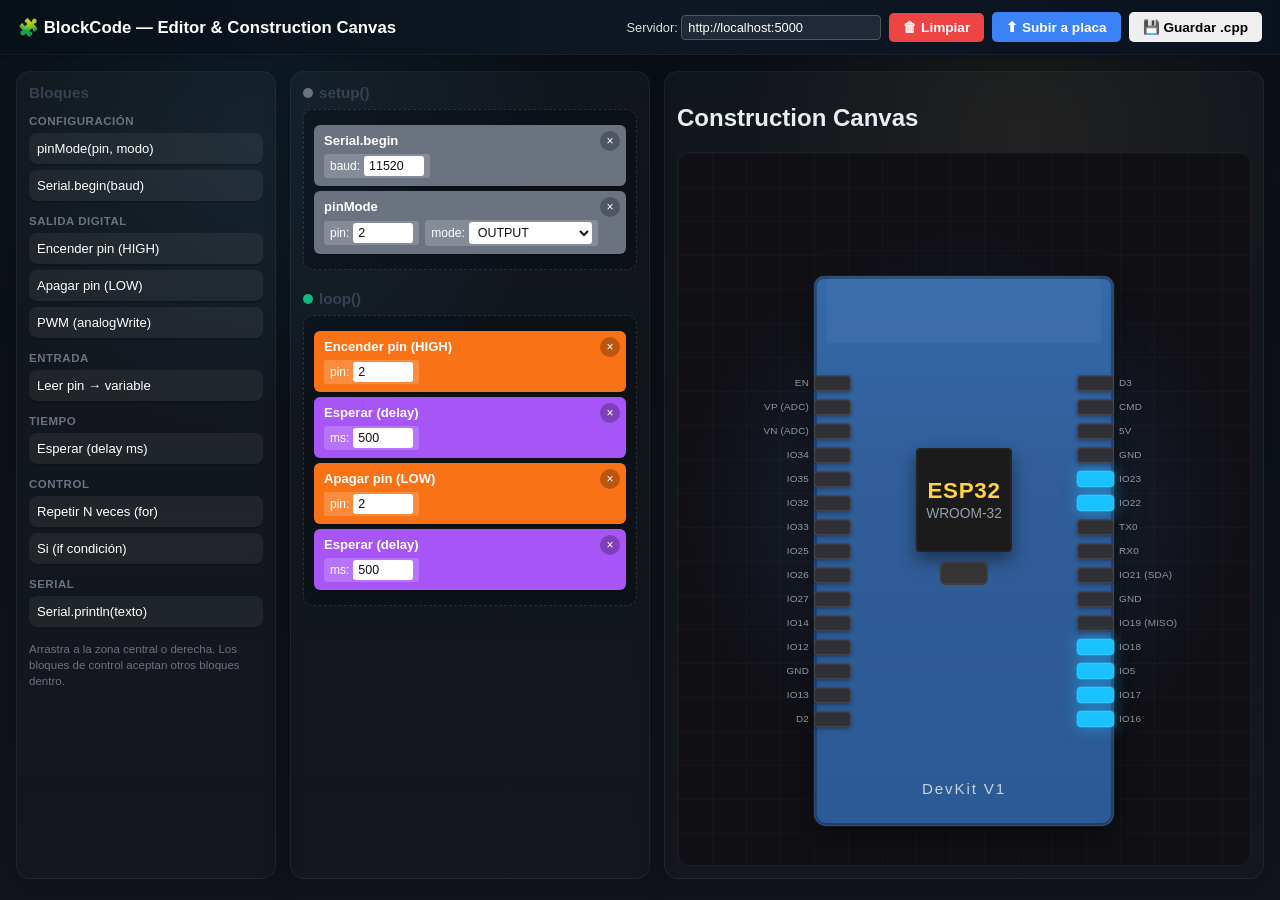
==== blockcode/frontend/merged.html @ 1f5f821d "Se importa el diseño de frontend de figma y se combina con el diseño de UI funcional" ====
<!DOCTYPE html>
<html lang="es">
<head>
  <meta charset="UTF-8" />
  <meta name="viewport" content="width=device-width, initial-scale=1.0" />
  <title>BlockCode — Merged Editor + Canvas</title>
  <link rel="stylesheet" href="style.css" />
  <link rel="stylesheet" href="merged-style.css" />
</head>
<body>
  <header>
    <h1>🧩 BlockCode — Editor & Construction Canvas</h1>
    <div class="actions">
      <label class="server-input">
        Servidor:
        <input id="server-url" type="text" value="http://localhost:5000" />
      </label>
      <button id="btn-clear" title="Borrar todos los bloques">🗑 Limpiar</button>
      <button id="btn-upload" title="Compilar y subir al ESP32">⬆ Subir a placa</button>
      <button id="btn-save" title="Guardar .cpp">💾 Guardar .cpp</button>
    </div>
  </header>

  <div id="file-warning" class="file-warning" hidden>
    Esta página se está abriendo con <strong>file://</strong>. Para evitar avisos de seguridad y permitir todas las funciones, ábrela desde <strong>http://localhost</strong> usando un servidor local.
  </div>

  <main class="merged-main">
    <section id="palette">
      <h2>Bloques</h2>

      <div class="category">
        <h3>Configuración</h3>
        <div class="palette-block cat-setup" draggable="true" data-block="pinMode">pinMode(pin, modo)</div>
        <div class="palette-block cat-setup" draggable="true" data-block="serialBegin">Serial.begin(baud)</div>
      </div>

      <div class="category">
        <h3>Salida digital</h3>
        <div class="palette-block cat-output" draggable="true" data-block="digitalHigh">Encender pin (HIGH)</div>
        <div class="palette-block cat-output" draggable="true" data-block="digitalLow">Apagar pin (LOW)</div>
        <div class="palette-block cat-output" draggable="true" data-block="analogWrite">PWM (analogWrite)</div>
      </div>

      <div class="category">
        <h3>Entrada</h3>
        <div class="palette-block cat-input" draggable="true" data-block="digitalRead">Leer pin → variable</div>
      </div>

      <div class="category">
        <h3>Tiempo</h3>
        <div class="palette-block cat-time" draggable="true" data-block="delay">Esperar (delay ms)</div>
      </div>

      <div class="category">
        <h3>Control</h3>
        <div class="palette-block cat-control" draggable="true" data-block="for">Repetir N veces (for)</div>
        <div class="palette-block cat-control" draggable="true" data-block="if">Si (if condición)</div>
      </div>

      <div class="category">
        <h3>Serial</h3>
        <div class="palette-block cat-serial" draggable="true" data-block="serialPrint">Serial.println(texto)</div>
      </div>

      <p class="hint">Arrastra a la zona central o derecha. Los bloques de control aceptan otros bloques dentro.</p>
    </section>

    <section id="workspace">
      <div class="workspace-section">
        <h2><span class="dot dot-setup"></span> setup()</h2>
        <div class="drop-zone" id="setup-zone" data-zone="setup"></div>
      </div>
      <div class="workspace-section">
        <h2><span class="dot dot-loop"></span> loop()</h2>
        <div class="drop-zone" id="loop-zone" data-zone="loop"></div>
      </div>
    </section>

    <!-- CENTER: CONSTRUCTION CANVAS -->
    <section id="canvas-area">
      <h2>Construction Canvas</h2>
      <div id="canvas">
        <div id="device-visual" aria-hidden="false">
          <div class="canvas-stage">
            <div class="pin-rail pin-rail-left" id="pin-list-left"></div>

            <div class="esp-board">
              <div class="esp-board-top"></div>
              <div class="esp-board-body">
                <div class="esp-chip">
                  <span class="esp-chip-title">ESP32</span>
                  <span class="esp-chip-subtitle">WROOM-32</span>
                </div>
                <div class="esp-chip-foot"></div>
                <div class="esp-board-label">DevKit V1</div>
              </div>
            </div>

            <div class="pin-rail pin-rail-right" id="pin-list-right"></div>
          </div>
        </div>
        <div id="components-layer"></div>
      </div>
    </section>
  </main>

  <!-- Hidden preview elements kept for compatibility with app.js -->
  <pre id="code-output" style="display:none"></pre>
  <pre id="server-output" style="display:none">—</pre>

  <script src="app.js"></script>
  <script src="merged.js"></script>
</body>
</html>
---- blockcode/frontend/style.css ----
* { box-sizing: border-box; }
html, body { margin: 0; height: 100%; }
body {
  font-family: 'Segoe UI', Tahoma, sans-serif;
  background: #eef1f5;
  color: #222;
  display: flex;
  flex-direction: column;
  height: 100vh;
}

/* HEADER */
header {
  background: linear-gradient(90deg, #1f2937, #374151);
  color: white;
  padding: 10px 18px;
  display: flex;
  justify-content: space-between;
  align-items: center;
  box-shadow: 0 2px 4px rgba(0,0,0,.15);
}
header h1 { margin: 0; font-size: 1.05rem; font-weight: 600; }
.actions { display: flex; gap: 8px; align-items: center; }
.server-input { font-size: .8rem; color: #ddd; }
.server-input input {
  padding: 4px 6px; border-radius: 4px; border: 1px solid #555;
  background: #1f2937; color: white; width: 200px; font-size: .8rem;
}
.actions button {
  padding: 7px 14px; border: none; border-radius: 5px;
  cursor: pointer; font-weight: 600; font-size: .85rem;
  transition: transform .1s, filter .15s;
}
.actions button:hover { filter: brightness(1.1); }
.actions button:active { transform: translateY(1px); }
#btn-clear   { background: #ef4444; color: white; }
#btn-generate{ background: #10b981; color: white; }
#btn-upload  { background: #3b82f6; color: white; }

/* LAYOUT */
main {
  display: grid;
  grid-template-columns: 260px 1fr 420px;
  gap: 10px;
  padding: 10px;
  flex: 1;
  min-height: 0;
}
#palette, #workspace, #preview {
  background: white;
  border-radius: 8px;
  padding: 12px;
  overflow-y: auto;
  box-shadow: 0 1px 3px rgba(0,0,0,.08);
}

/* PALETTE */
#palette h2, #workspace h2, #preview h2 {
  margin: 0 0 8px 0; font-size: .95rem; color: #374151;
}
.category h3 {
  font-size: .72rem; color: #6b7280; margin: 14px 0 6px;
  text-transform: uppercase; letter-spacing: .5px;
}
.palette-block {
  display: block;
  padding: 8px 10px;
  margin: 4px 0;
  border-radius: 6px;
  color: white;
  font-size: .82rem;
  cursor: grab;
  user-select: none;
  box-shadow: 0 2px 0 rgba(0,0,0,.18);
  font-weight: 500;
}
.palette-block:active { cursor: grabbing; }

/* Category colors (Scratch-like) */
.cat-setup   { background: #6b7280; }
.cat-output  { background: #f97316; }
.cat-input   { background: #14b8a6; }
.cat-time    { background: #a855f7; }
.cat-control { background: #f59e0b; }
.cat-serial  { background: #3b82f6; }

.hint { font-size: .72rem; color: #6b7280; margin-top: 14px; line-height: 1.4; }

/* WORKSPACE */
.workspace-section { margin-bottom: 14px; }
.workspace-section h2 { display: flex; align-items: center; gap: 6px; }
.dot { width: 10px; height: 10px; border-radius: 50%; display: inline-block; }
.dot-setup { background: #6b7280; }
.dot-loop  { background: #10b981; }

.drop-zone {
  min-height: 90px;
  border: 2px dashed #cbd5e1;
  border-radius: 6px;
  padding: 8px;
  background: #f8fafc;
  transition: background .15s, border-color .15s;
}
.drop-zone.drag-over { background: #dbeafe; border-color: #3b82f6; }

/* WORKSPACE BLOCKS */
.workspace-block {
  position: relative;
  padding: 8px 10px;
  margin: 5px 0;
  border-radius: 6px;
  color: white;
  cursor: grab;
  box-shadow: 0 2px 0 rgba(0,0,0,.18);
  font-size: .82rem;
}
.workspace-block:active { cursor: grabbing; }
.workspace-block .block-label { font-weight: 600; padding-right: 22px; display: block; }
.workspace-block .block-params {
  display: flex; flex-wrap: wrap; gap: 6px; margin-top: 6px; align-items: center;
}
.workspace-block label {
  font-size: .75rem; display: inline-flex; align-items: center; gap: 4px;
  background: rgba(255,255,255,.18); padding: 2px 6px; border-radius: 3px;
}
.workspace-block input, .workspace-block select {
  padding: 3px 5px; border-radius: 3px; border: none;
  font-size: .78rem; background: white; color: #111;
}
.workspace-block input[type=number] { width: 60px; }
.workspace-block input[type=text]   { width: 130px; }
.workspace-block .remove-btn {
  position: absolute; top: 6px; right: 6px;
  background: rgba(0,0,0,.25); color: white; border: none; border-radius: 50%;
  width: 20px; height: 20px; line-height: 18px; cursor: pointer;
  font-size: .75rem; padding: 0;
}
.workspace-block .remove-btn:hover { background: rgba(0,0,0,.5); }
.workspace-block .inner-zone {
  margin-top: 8px; padding: 8px;
  background: rgba(255,255,255,.22); border-radius: 4px;
  min-height: 44px; border: 2px dashed rgba(255,255,255,.4);
}
.workspace-block .inner-zone.drag-over { background: rgba(255,255,255,.4); }

/* Apply category colors to workspace blocks too */
.workspace-block[data-block="pinMode"],
.workspace-block[data-block="serialBegin"]   { background: #6b7280; }
.workspace-block[data-block="digitalHigh"],
.workspace-block[data-block="digitalLow"],
.workspace-block[data-block="analogWrite"]   { background: #f97316; }
.workspace-block[data-block="digitalRead"]   { background: #14b8a6; }
.workspace-block[data-block="delay"]         { background: #a855f7; }
.workspace-block[data-block="for"],
.workspace-block[data-block="if"]            { background: #f59e0b; }
.workspace-block[data-block="serialPrint"]   { background: #3b82f6; }

/* PREVIEW */
#code-output, #server-output {
  background: #0f172a; color: #e2e8f0; padding: 12px; border-radius: 6px;
  font-family: 'Consolas', 'Monaco', monospace; font-size: .78rem;
  white-space: pre-wrap; word-break: break-word;
  max-height: 45vh; overflow-y: auto; margin: 0 0 10px;
}
#server-output { max-height: 30vh; }
---- blockcode/frontend/merged-style.css ----
/* merged-style.css — layout and retro canvas styling for merged editor */
:root{
  --bg:#0c1118;
  --panel:#111827;
  --panel-2:#0f1726;
  --muted:#9aa6b2;
  --text:#e8eef6;
  --accent:#3ab7ff;
  --amber:#e2aa57;
  --chip:#1b1b1b;
  --board:#295ca1;
  --board-edge:#2f4f7a;
  --board-scale: 1;
  --pin-rail-width: 140px;
  --pin-rail-offset: 74px;
  --pin-rail-gap: 12px;
  --pin-row-gap: 8px;
  --pin-row-min-height: 22px;
  --pin-label-width: 92px;
  --pin-button-width: 54px;
  --pin-button-height: 23px;
  --pin-button-radius: 5px;
  --pin-font-size: 0.84rem;
}

html, body{height:100%;}
body{
  background:
    radial-gradient(circle at 20% 15%, rgba(58,183,255,.08), transparent 24%),
    radial-gradient(circle at 80% 15%, rgba(226,170,87,.07), transparent 22%),
    linear-gradient(180deg,#0a0f15 0%, #11151b 100%);
  color:var(--text);
}

header{
  display:flex;align-items:center;justify-content:space-between;
  padding:12px 18px;
  background:linear-gradient(90deg,#081019,#0d1824 50%, #08131f);
  border-bottom:1px solid rgba(255,255,255,0.05)
}

.actions{display:flex;gap:8px;align-items:center;flex-wrap:wrap}

#file-warning{
  margin:12px 16px 0;
  padding:10px 12px;
  border-radius:10px;
  border:1px solid rgba(255,200,90,0.25);
  background:rgba(226,170,87,0.12);
  color:#f6e7c6;
}

.merged-main{
  display:grid;
  /* palette | workspace | canvas */
  grid-template-columns: 260px 360px 1fr;
  gap:14px;
  padding:16px;
  min-height:0;
  flex:1;
}

#palette,
#workspace,
#canvas-area{
  background:linear-gradient(180deg, rgba(255,255,255,0.03), rgba(255,255,255,0.015));
  border:1px solid rgba(255,255,255,0.05);
  box-shadow:0 8px 26px rgba(0,0,0,0.22);
  border-radius:14px;
}

#palette,
#workspace{
  padding:12px;
  overflow:auto;
  min-height:0;
  min-width:0; /* allow column to shrink below content width */
}

#workspace{display:flex;flex-direction:column;gap:10px}

#palette,
#workspace,
#canvas-area{
  height: calc(100vh - 92px);
  min-width:0;
}

.workspace-section{margin-bottom:10px}
.workspace-section:last-child{margin-bottom:0}

.drop-zone{
  min-height:140px;
  border:1px dashed rgba(255,255,255,0.12);
  padding:10px;
  border-radius:10px;
  background:rgba(8,12,20,0.45);
}

#canvas-area{
  padding:12px;
  overflow:hidden;
  min-height:0;
  display:flex;
  flex-direction:column;
}

#canvas{
  position:relative;
  flex:1;
  min-height:0;
  overflow:auto;
  border-radius:12px;
  border:1px solid rgba(255,255,255,0.06);
  background:
    linear-gradient(rgba(255,255,255,0.02) 1px, transparent 1px),
    linear-gradient(90deg, rgba(255,255,255,0.02) 1px, transparent 1px),
    radial-gradient(circle at center, rgba(53,100,160,0.28), rgba(0,0,0,0) 60%),
    #101015;
  background-size:34px 34px, 34px 34px, auto, auto;
  padding:18px;
}

.canvas-hint{
  position:sticky;
  top:0;
  z-index:2;
  margin:0 0 14px;
  padding:8px 10px;
  width:max-content;
  max-width:100%;
  border-radius:999px;
  background:rgba(0,0,0,0.4);
  color:var(--muted);
  backdrop-filter:blur(6px);
}

#device-visual{
  min-height:760px;
  width:100%;
  display:flex;
  align-items:center;
  justify-content:center;
}

.canvas-stage{
  position:relative;
  width:100%;
  max-width:1100px;
  /* JS sets --board-height so pin-rail top:50% centers on the board */
  height: var(--board-height, 760px);
  margin:0 auto;
}

.pin-rail{
  position:absolute;
  /* center vertically on the stage (JS sets --board-height so stage = max(board,pins)) */
  top:50%;
  transform:translateY(-50%);
  display:flex;
  flex-direction:column;
  gap:var(--pin-rail-gap);
  /* no fixed height — let content define it so flex overflow doesn't shift the center */
  width:var(--pin-rail-width);
  padding:6px 8px;
  box-sizing:border-box;
  z-index:5;
}

/* --board-half-px is the board's measured half-width in px, set by JS */
.pin-rail-left{left:calc(50% - var(--board-half-px, 260px) - var(--pin-rail-offset)); align-items:flex-end;}
.pin-rail-right{right:calc(50% - var(--board-half-px, 260px) - var(--pin-rail-offset)); align-items:flex-start;}

.pin-row{
  display:flex;
  align-items:center;
  gap:var(--pin-row-gap);
  min-height:var(--pin-row-min-height);
  color:rgba(230,236,244,0.64);
  font-size:var(--pin-font-size);
  letter-spacing:0.02em;
}

/* layout tweaks per side — both use flex-start so buttons sit against the board edge */
.pin-row.pin-row-left{justify-content:flex-start;}
.pin-row.pin-row-right{justify-content:flex-start;}

.pin-label{width:var(--pin-label-width); text-align:right; opacity:0.95}
.pin-rail-right .pin-label{order:2; text-align:left; width:var(--pin-label-width); opacity:0.95}

.pin-button{
  width:var(--pin-button-width);
  height:var(--pin-button-height);
  border-radius:var(--pin-button-radius);
  border:1px solid rgba(255,255,255,0.10);
  background:#303036;
  color:var(--text);
  display:inline-flex;
  align-items:center;
  justify-content:center;
  font-size:var(--pin-font-size);
  cursor:pointer;
  box-shadow:inset 0 1px 1px rgba(255,255,255,0.05), 0 2px 4px rgba(0,0,0,0.35);
}
.pin-button.active{background:#19c2ff; box-shadow:0 0 0 1px rgba(25,194,255,0.35), 0 0 16px rgba(25,194,255,0.55)}

.esp-board{
  position:absolute;
  left:50%;
  top:var(--board-top, 0px);
  transform:translateX(-50%);
  /* Fixed CSS percentage — no --board-scale here to avoid circular dependency with JS */
  width:56%;
  min-height:490px;
  max-width:520px;
  aspect-ratio: 12 / 22; /* keeps board proportions */
  border-radius:10px 10px 12px 12px;
  background:linear-gradient(180deg, #3569aa 0%, #315d98 40%, #2b5a95 100%);
  border:1px solid var(--board-edge);
  box-shadow:
    0 0 0 2px rgba(20,30,45,0.42) inset,
    0 10px 30px rgba(0,0,0,0.38),
    0 0 0 1px rgba(255,255,255,0.05);
  overflow:visible;
}

.esp-board-top{
  position:absolute;
  left:4%;
  right:4%;
  top:0;
  height:12%;
  border-radius:8px 8px 0 0;
  background:rgba(255,255,255,0.04);
}

.esp-board-body{
  position:absolute;
  top:14%;
  left:0;
  right:0;
  bottom:0;
}

.esp-chip{
  position:absolute;
  left:50%;
  top:20%;
  transform:translateX(-50%);
  width:28%;
  height:22%;
  min-width:96px;
  min-height:64px;
  border-radius:4px;
  background:var(--chip);
  box-shadow:0 0 0 2px rgba(255,255,255,0.04) inset, 0 8px 18px rgba(0,0,0,0.45);
  display:flex;
  flex-direction:column;
  align-items:center;
  justify-content:center;
}

.esp-chip-title{
  color:#ffd342;
  font-size:1.4rem;
  font-weight:700;
  letter-spacing:0.03em;
}

.esp-chip-subtitle{
  color:#95a0ab;
  font-size:0.86rem;
  margin-top:2px;
}

.esp-chip-foot{
  position:absolute;
  left:50%;
  top:44%;
  transform:translateX(-50%);
  width:14%;
  height:5%;
  min-width:48px;
  min-height:20px;
  border-radius:6px;
  background:#353535;
  box-shadow:0 0 0 2px rgba(255,255,255,0.04) inset;
}

.esp-board-label{
  position:absolute;
  left:50%;
  bottom:6%;
  transform:translateX(-50%);
  color:#c9d3de;
  font-size:0.95rem;
  letter-spacing:0.12em;
}

#components-layer{position:relative}

/* Hide preview elements (kept for scripts) */
#code-output,
#server-output{display:none}

/* Keep palette buttons readable on the darker theme */
.palette-block{background:rgba(255,255,255,0.06);padding:8px;border-radius:8px;margin:6px 0;cursor:grab}
.palette-block:active{cursor:grabbing}

@media (max-width: 900px){
  .merged-main{grid-template-columns:1fr;}
  #device-visual{min-width:640px;}
}
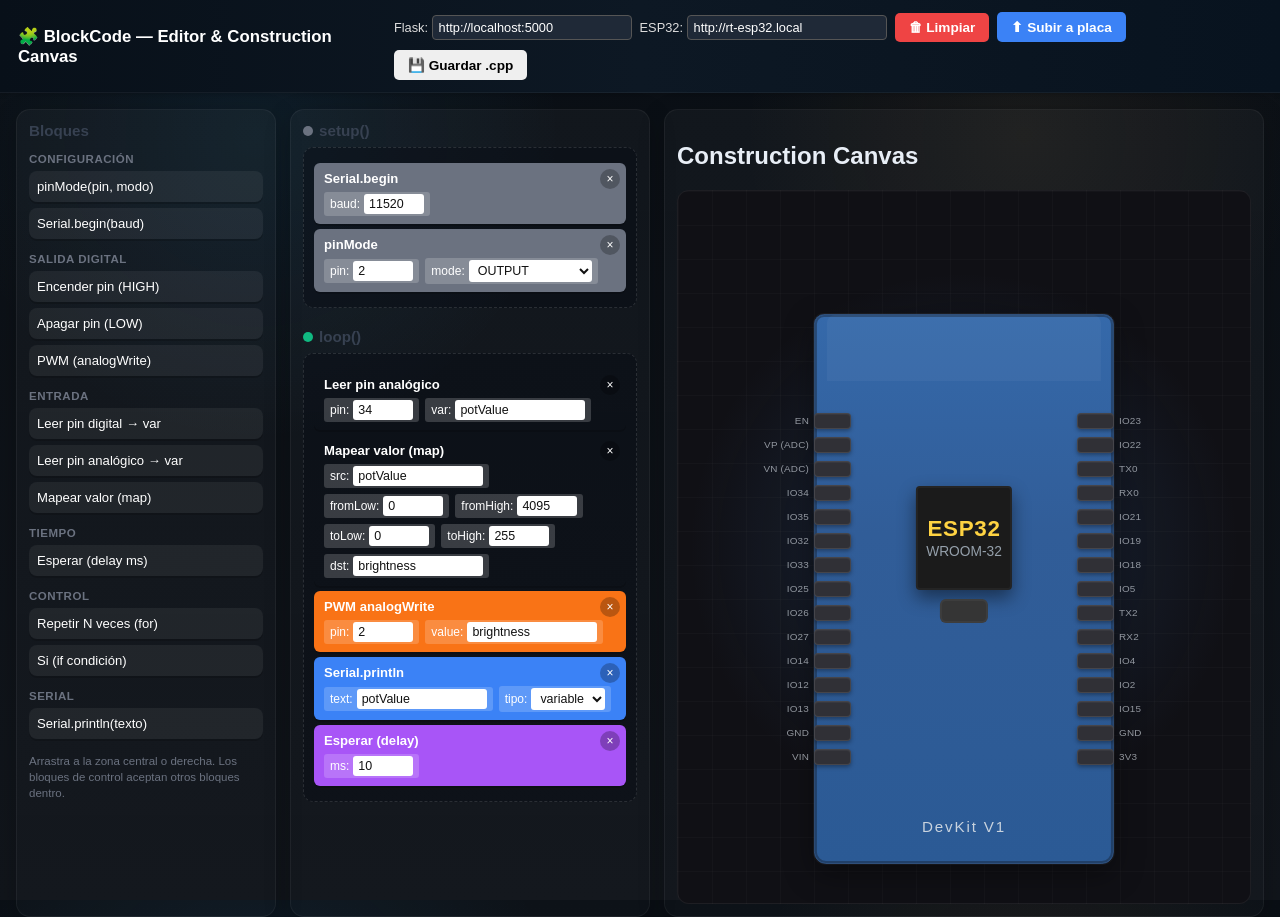
==== commit 97e899a9: "Completa Interprete ESP32, envio de datos Json y codigo del frontend" ====
--- a/blockcode/frontend/merged.html
+++ b/blockcode/frontend/merged.html
@@ -12,12 +12,16 @@
     <h1>🧩 BlockCode — Editor & Construction Canvas</h1>
     <div class="actions">
       <label class="server-input">
-        Servidor:
+        Flask:
         <input id="server-url" type="text" value="http://localhost:5000" />
       </label>
-      <button id="btn-clear" title="Borrar todos los bloques">🗑 Limpiar</button>
-      <button id="btn-upload" title="Compilar y subir al ESP32">⬆ Subir a placa</button>
-      <button id="btn-save" title="Guardar .cpp">💾 Guardar .cpp</button>
+      <label class="server-input">
+        ESP32:
+        <input id="esp32-url" type="text" value="http://rt-esp32.local" />
+      </label>
+      <button id="btn-clear"  title="Borrar todos los bloques">🗑 Limpiar</button>
+      <button id="btn-upload" title="Enviar programa al ESP32 vía WiFi">⬆ Subir a placa</button>
+      <button id="btn-save"   title="Compilar y descargar .cpp">💾 Guardar .cpp</button>
     </div>
   </header>
 
@@ -44,7 +48,9 @@
 
       <div class="category">
         <h3>Entrada</h3>
-        <div class="palette-block cat-input" draggable="true" data-block="digitalRead">Leer pin → variable</div>
+        <div class="palette-block cat-input" draggable="true" data-block="digitalRead">Leer pin digital → var</div>
+        <div class="palette-block cat-input" draggable="true" data-block="analogRead">Leer pin analógico → var</div>
+        <div class="palette-block cat-input" draggable="true" data-block="mapValue">Mapear valor (map)</div>
       </div>
 
       <div class="category">
@@ -105,9 +111,11 @@
     </section>
   </main>
 
-  <!-- Hidden preview elements kept for compatibility with app.js -->
+  <!-- Status bar: shows feedback from ESP32 and Flask calls -->
+  <pre id="server-output" style="margin:0;padding:8px 16px;background:#1e1e1e;color:#d4d4d4;font-size:0.78rem;min-height:2.4em;white-space:pre-wrap;border-top:1px solid #333">—</pre>
+
+  <!-- Hidden code preview kept for compatibility with app.js -->
   <pre id="code-output" style="display:none"></pre>
-  <pre id="server-output" style="display:none">—</pre>
 
   <script src="app.js"></script>
   <script src="merged.js"></script>
--- a/blockcode/frontend/merged-style.css
+++ b/blockcode/frontend/merged-style.css
@@ -24,6 +24,7 @@
 }
 
 html, body{height:100%;}
+html{overflow:hidden;} /* prevent a page-level scrollbar; each panel scrolls itself */
 body{
   background:
     radial-gradient(circle at 20% 15%, rgba(58,183,255,.08), transparent 24%),
@@ -307,6 +308,38 @@
 .palette-block{background:rgba(255,255,255,0.06);padding:8px;border-radius:8px;margin:6px 0;cursor:grab}
 .palette-block:active{cursor:grabbing}
 
+/* ── Scrollbars ─────────────────────────────────────────────────────────── */
+/* Use * so every scrollable container is covered (body, panels, canvas, etc.) */
+
+/* Firefox */
+* {
+  scrollbar-width: thin;
+  scrollbar-color: rgba(58,183,255,0.35) transparent;
+}
+
+/* Webkit (Chrome, Edge, Safari) */
+*::-webkit-scrollbar {
+  width: 5px;
+  height: 5px;
+}
+
+*::-webkit-scrollbar-track {
+  background: transparent;
+}
+
+*::-webkit-scrollbar-thumb {
+  background: rgba(58,183,255,0.35);
+  border-radius: 999px;
+}
+
+*::-webkit-scrollbar-thumb:hover {
+  background: rgba(58,183,255,0.6);
+}
+
+*::-webkit-scrollbar-corner {
+  background: transparent;
+}
+
 @media (max-width: 900px){
   .merged-main{grid-template-columns:1fr;}
   #device-visual{min-width:640px;}
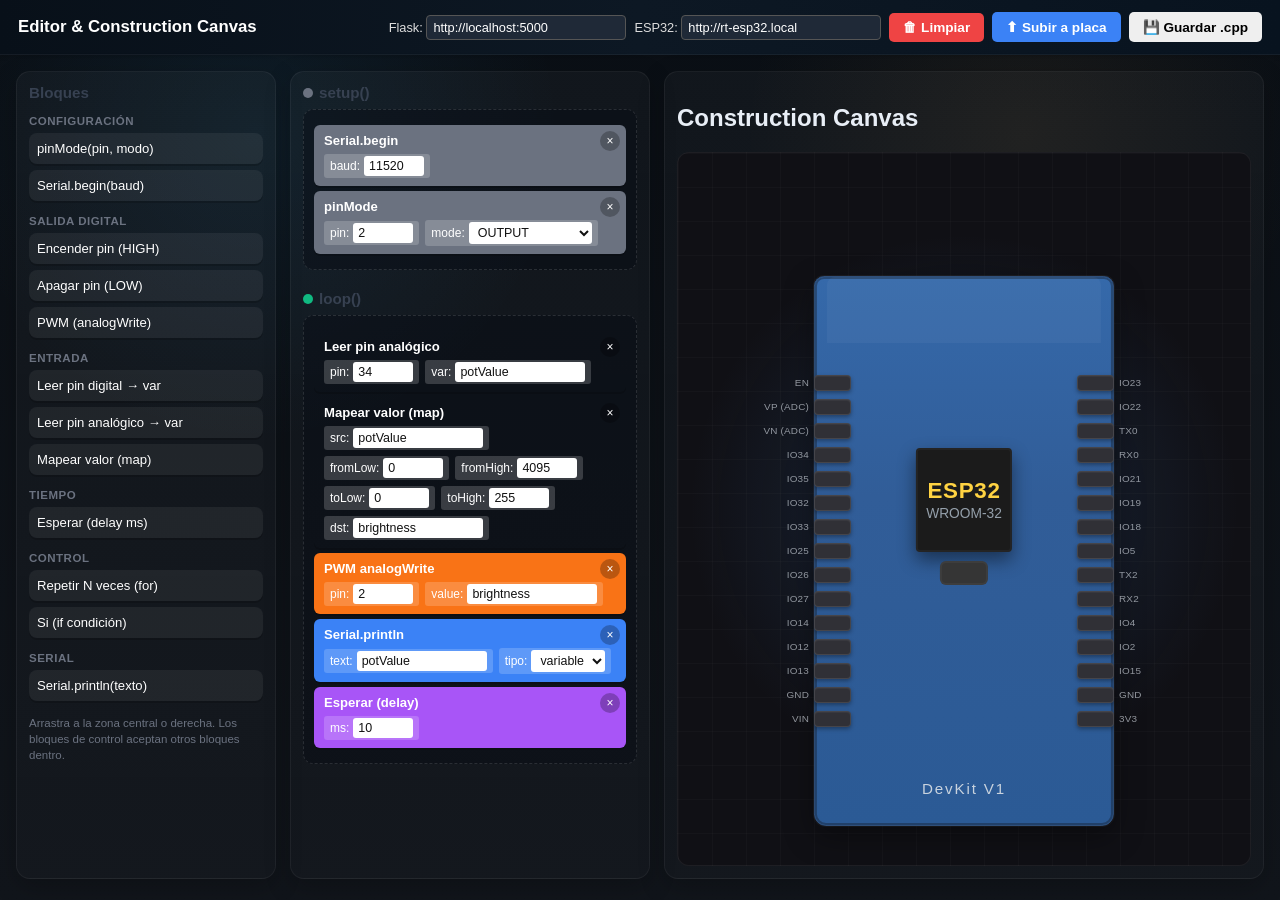
==== commit 70d7028d: "Cambio de titulo" ====
--- a/blockcode/frontend/merged.html
+++ b/blockcode/frontend/merged.html
@@ -9,7 +9,7 @@
 </head>
 <body>
   <header>
-    <h1>🧩 BlockCode — Editor & Construction Canvas</h1>
+    <h1>Editor & Construction Canvas</h1>
     <div class="actions">
       <label class="server-input">
         Flask:
